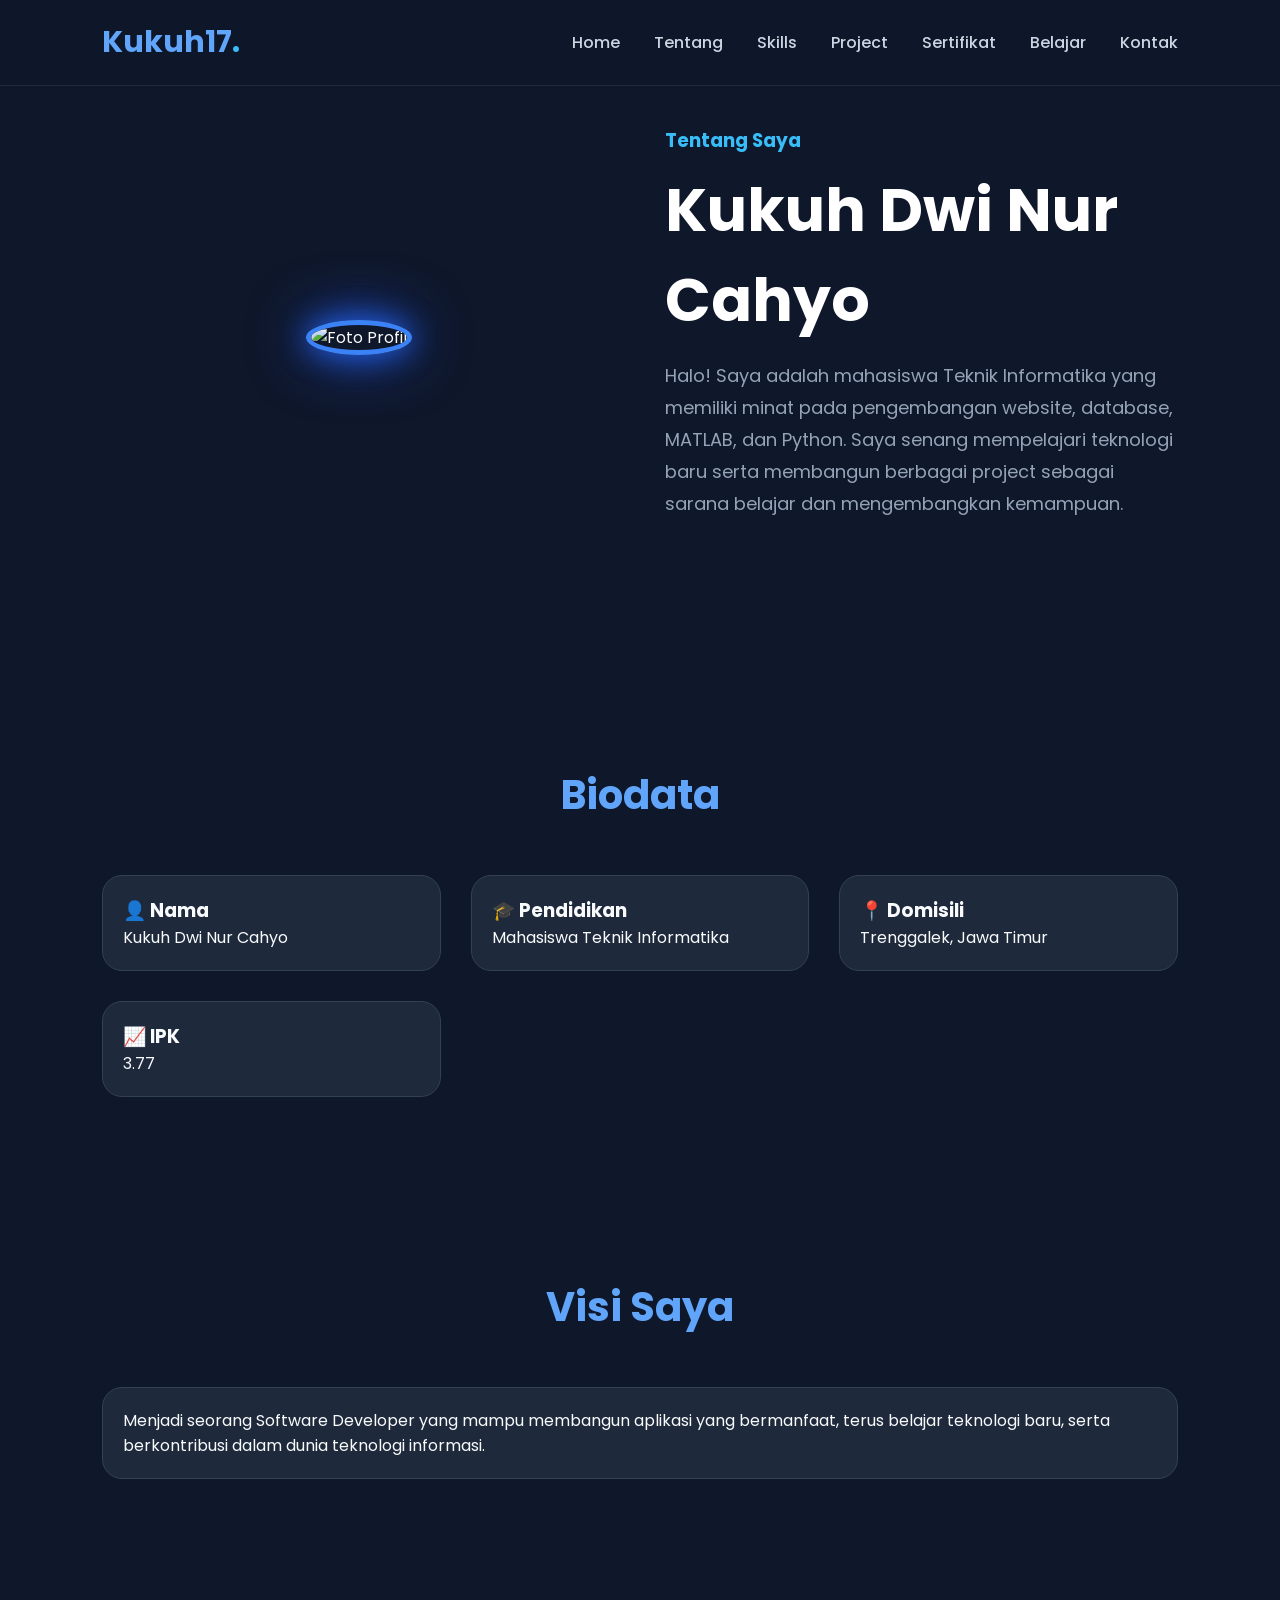
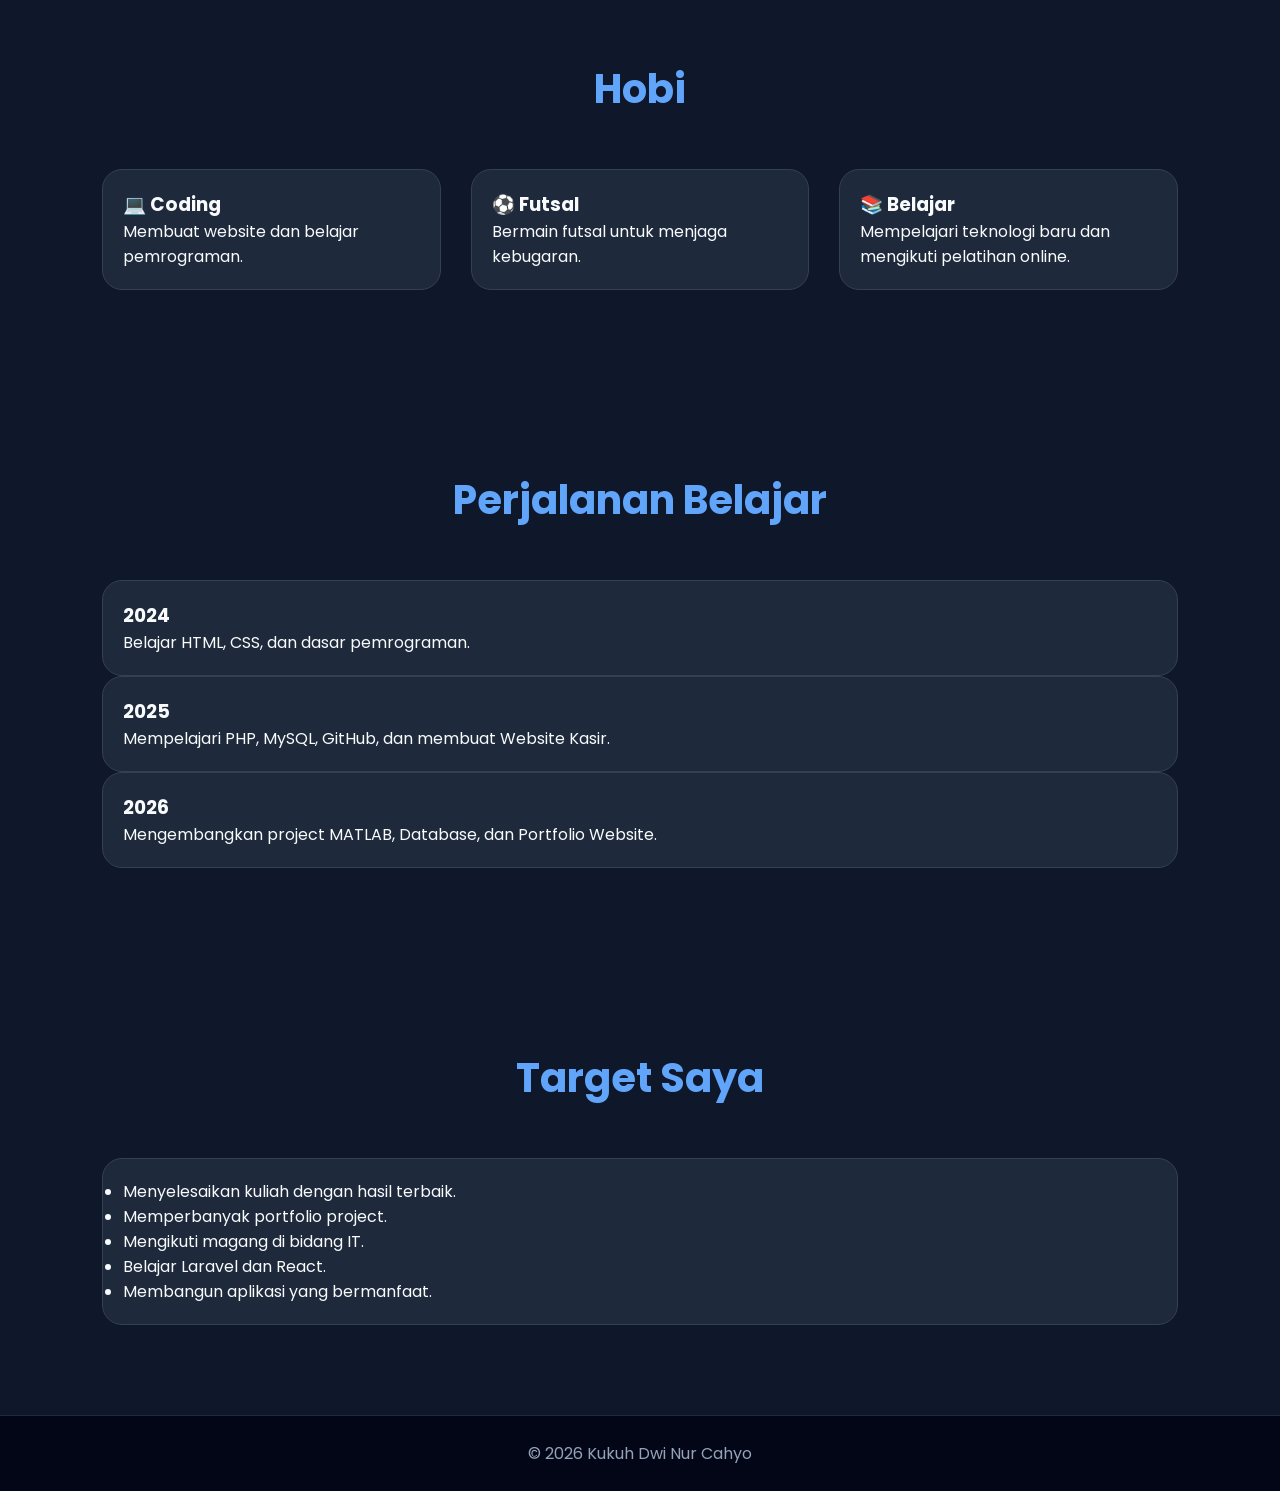
==== about.html @ 9d31df1f "First upload portfolio website" ====
<!DOCTYPE html>
<html lang="id">

<head>

<meta charset="UTF-8">
<meta name="viewport" content="width=device-width, initial-scale=1.0">

<title>Tentang Saya | Kukuh Dwi Nur Cahyo</title>

<link rel="stylesheet" href="style.css">

<link href="https://fonts.googleapis.com/css2?family=Poppins:wght@300;400;500;600;700&display=swap" rel="stylesheet">

</head>

<body>

<header>

<div class="logo">

Kukuh17<span>.</span>

</div>

<nav>

<a href="index.html">Home</a>

<a href="about.html" class="active">Tentang</a>

<a href="skills.html">Skills</a>

<a href="project.html">Project</a>

<a href="certificates.html">Sertifikat</a>

<a href="learning.html">Belajar</a>

<a href="contact.html">Kontak</a>

</nav>

</header>

<section class="hero">

<div class="hero-image">

<img src="images/profil.jpeg" alt="Foto Profil">

</div>

<div class="hero-text">

<h3>Tentang Saya</h3>

<h1>Kukuh Dwi Nur Cahyo</h1>

<p>

Halo! Saya adalah mahasiswa Teknik Informatika yang memiliki minat pada pengembangan website, database, MATLAB, dan Python.

Saya senang mempelajari teknologi baru serta membangun berbagai project sebagai sarana belajar dan mengembangkan kemampuan.

</p>

</div>

</section>

<section>

<h2>Biodata</h2>

<div class="grid">

<div class="card">

<h3>👤 Nama</h3>

<p>Kukuh Dwi Nur Cahyo</p>

</div>

<div class="card">

<h3>🎓 Pendidikan</h3>

<p>Mahasiswa Teknik Informatika</p>

</div>

<div class="card">

<h3>📍 Domisili</h3>

<p>Trenggalek, Jawa Timur</p>

</div>

<div class="card">

<h3>📈 IPK</h3>

<p>3.77</p>

</div>

</div>

</section>

<section>

<h2>Visi Saya</h2>

<div class="card">

<p>

Menjadi seorang Software Developer yang mampu membangun aplikasi yang bermanfaat, terus belajar teknologi baru, serta berkontribusi dalam dunia teknologi informasi.

</p>

</div>

</section>

<section>

<h2>Hobi</h2>

<div class="grid">

<div class="card">

<h3>💻 Coding</h3>

<p>Membuat website dan belajar pemrograman.</p>

</div>

<div class="card">

<h3>⚽ Futsal</h3>

<p>Bermain futsal untuk menjaga kebugaran.</p>

</div>

<div class="card">

<h3>📚 Belajar</h3>

<p>Mempelajari teknologi baru dan mengikuti pelatihan online.</p>

</div>

</div>

</section>

<section>

<h2>Perjalanan Belajar</h2>

<div class="card">

<h3>2024</h3>

<p>Belajar HTML, CSS, dan dasar pemrograman.</p>

</div>

<div class="card">

<h3>2025</h3>

<p>Mempelajari PHP, MySQL, GitHub, dan membuat Website Kasir.</p>

</div>

<div class="card">

<h3>2026</h3>

<p>Mengembangkan project MATLAB, Database, dan Portfolio Website.</p>

</div>

</section>

<section>

<h2>Target Saya</h2>

<div class="card">

<ul>

<li>Menyelesaikan kuliah dengan hasil terbaik.</li>

<li>Memperbanyak portfolio project.</li>

<li>Mengikuti magang di bidang IT.</li>

<li>Belajar Laravel dan React.</li>

<li>Membangun aplikasi yang bermanfaat.</li>

</ul>

</div>

</section>

<footer>

<p>

© 2026 Kukuh Dwi Nur Cahyo

</p>

</footer>

<script src="script.js"></script>

</body>

</html>
---- style.css ----
/* ===========================
   PORTFOLIO KUKUH
=========================== */

*{
    margin:0;
    padding:0;
    box-sizing:border-box;
    font-family:'Poppins',sans-serif;
}

html{
    scroll-behavior:smooth;
}

body{
    background:#0f172a;
    color:#f8fafc;
}

/* HEADER */

header{
    position:fixed;
    width:100%;
    top:0;
    left:0;
    display:flex;
    justify-content:space-between;
    align-items:center;
    padding:20px 8%;
    background:rgba(15,23,42,.95);
    backdrop-filter:blur(10px);
    border-bottom:1px solid #1e293b;
    z-index:999;
}

.logo{
    color:#60a5fa;
    font-size:30px;
    font-weight:bold;
}

.logo span{
    color:#38bdf8;
}

nav a{

    color:#cbd5e1;

    text-decoration:none;

    margin-left:30px;

    transition:.3s;

    font-weight:500;

}

nav a:hover{

    color:#60a5fa;

}

/* HERO */

.hero{

    min-height:75vh;

    padding:120px 8% 60px;

    display:flex;

    justify-content:space-between;

    align-items:center;

    padding:120px 8%;

    gap:50px;

}

.hero-text{

    flex:1;

}

.hero-text h3{

    color:#38bdf8;

    margin-bottom:10px;

}

.hero-text h1{

    font-size:60px;

    color:white;

    margin-bottom:15px;

}

.hero-text h2{

    color:#60a5fa;

    margin-bottom:20px;

    min-height:40px;

}

.hero-text p{

    color:#94a3b8;

    line-height:32px;

    font-size:18px;

    margin-bottom:30px;

}

/* FOTO */

.hero-image{

    flex:1;

    text-align:center;

}

.hero-image img{

    width:320px;
    height:320px;

    object-fit:cover;

    object-position:center 65%;

    border-radius:50%;

    border:5px solid #3b82f6;

    box-shadow:
        0 0 30px #2563eb,
        0 0 60px #1d4ed8;

}

/* BUTTON */

.btn{

    display:inline-block;

    padding:15px 35px;

    background:#2563eb;

    color:white;

    text-decoration:none;

    border-radius:50px;

    transition:.4s;

}

.btn:hover{

    background:#3b82f6;

    transform:translateY(-5px);

    box-shadow:0 0 20px #3b82f6;

}

/* CARD */

.card{

    background:#1e293b;

    border-radius:20px;

    padding:20px;

    border:1px solid #334155;

    transition:.4s;

}

.card:hover{

    transform:translateY(-10px);

    box-shadow:0 0 25px rgba(59,130,246,.4);

}

/* SECTION */

section{

    padding:90px 8%;

}

section h2{

    color:#60a5fa;

    text-align:center;

    font-size:40px;

    margin-bottom:50px;

}

/* GRID */

.grid{

    display:grid;

    grid-template-columns:repeat(auto-fit,minmax(300px,1fr));

    gap:30px;

}

/* FOOTER */

footer{

    background:#020617;

    color:#94a3b8;

    text-align:center;

    padding:25px;

    border-top:1px solid #1e293b;

}

/* RESPONSIVE */

@media(max-width:900px){

.hero{

flex-direction:column-reverse;

text-align:center;

}

.hero-text h1{

font-size:42px;

}

.hero-image img{

width:240px;

height:240px;

}

header{

flex-direction:column;

}

nav{

margin-top:15px;

}

nav a{

margin:10px;

display:inline-block;

}
.active{
    color:#60a5fa !important;
}

.grid{
    display:grid;
    grid-template-columns:repeat(auto-fit,minmax(250px,1fr));
    gap:25px;
}

.card h3{
    color:#60a5fa;
    margin-bottom:15px;
}

.card p,
.card li{
    color:#cbd5e1;
    line-height:28px;
}

.card ul{
    padding-left:20px;
}

.card{
    padding:25px;
}
.skill{
    margin-bottom:25px;
}

.skill p{
    display:flex;
    justify-content:space-between;
    margin-bottom:8px;
    font-weight:600;
}

.bar{
    width:100%;
    height:12px;
    background:#1e293b;
    border-radius:50px;
    overflow:hidden;
}

.fill{
    height:100%;
    background:linear-gradient(90deg,#3b82f6,#06b6d4);
    border-radius:50px;
}
.card img{

width:100%;

height:220px;

object-fit:cover;

border-radius:15px;

margin-bottom:15px;

}

.card h3{

margin:15px 0;

color:#60a5fa;

}

.card p{

line-height:28px;

margin-bottom:15px;

}
/* ===========================
   CERTIFICATE
=========================== */

.card img{

    width:100%;
    height:220px;
    object-fit:cover;
    border-radius:15px;
    margin-bottom:20px;
    transition:.4s;

}

.card img:hover{

    transform:scale(1.05);

}

.card h1{

    font-size:45px;
    color:#3b82f6;
    text-align:center;
    margin-bottom:10px;

}

.card h3{

    color:#60a5fa;
    margin-bottom:15px;

}

.card p{

    color:#cbd5e1;
    line-height:28px;

}
/* CONTACT */

form{

display:flex;

flex-direction:column;

gap:20px;

}

input,
textarea{

padding:15px;

border:none;

outline:none;

background:#1e293b;

color:white;

border-radius:10px;

font-size:16px;

}

textarea{

resize:none;

}

button{

border:none;

cursor:pointer;

}

button:hover{

transform:translateY(-3px);

}

}
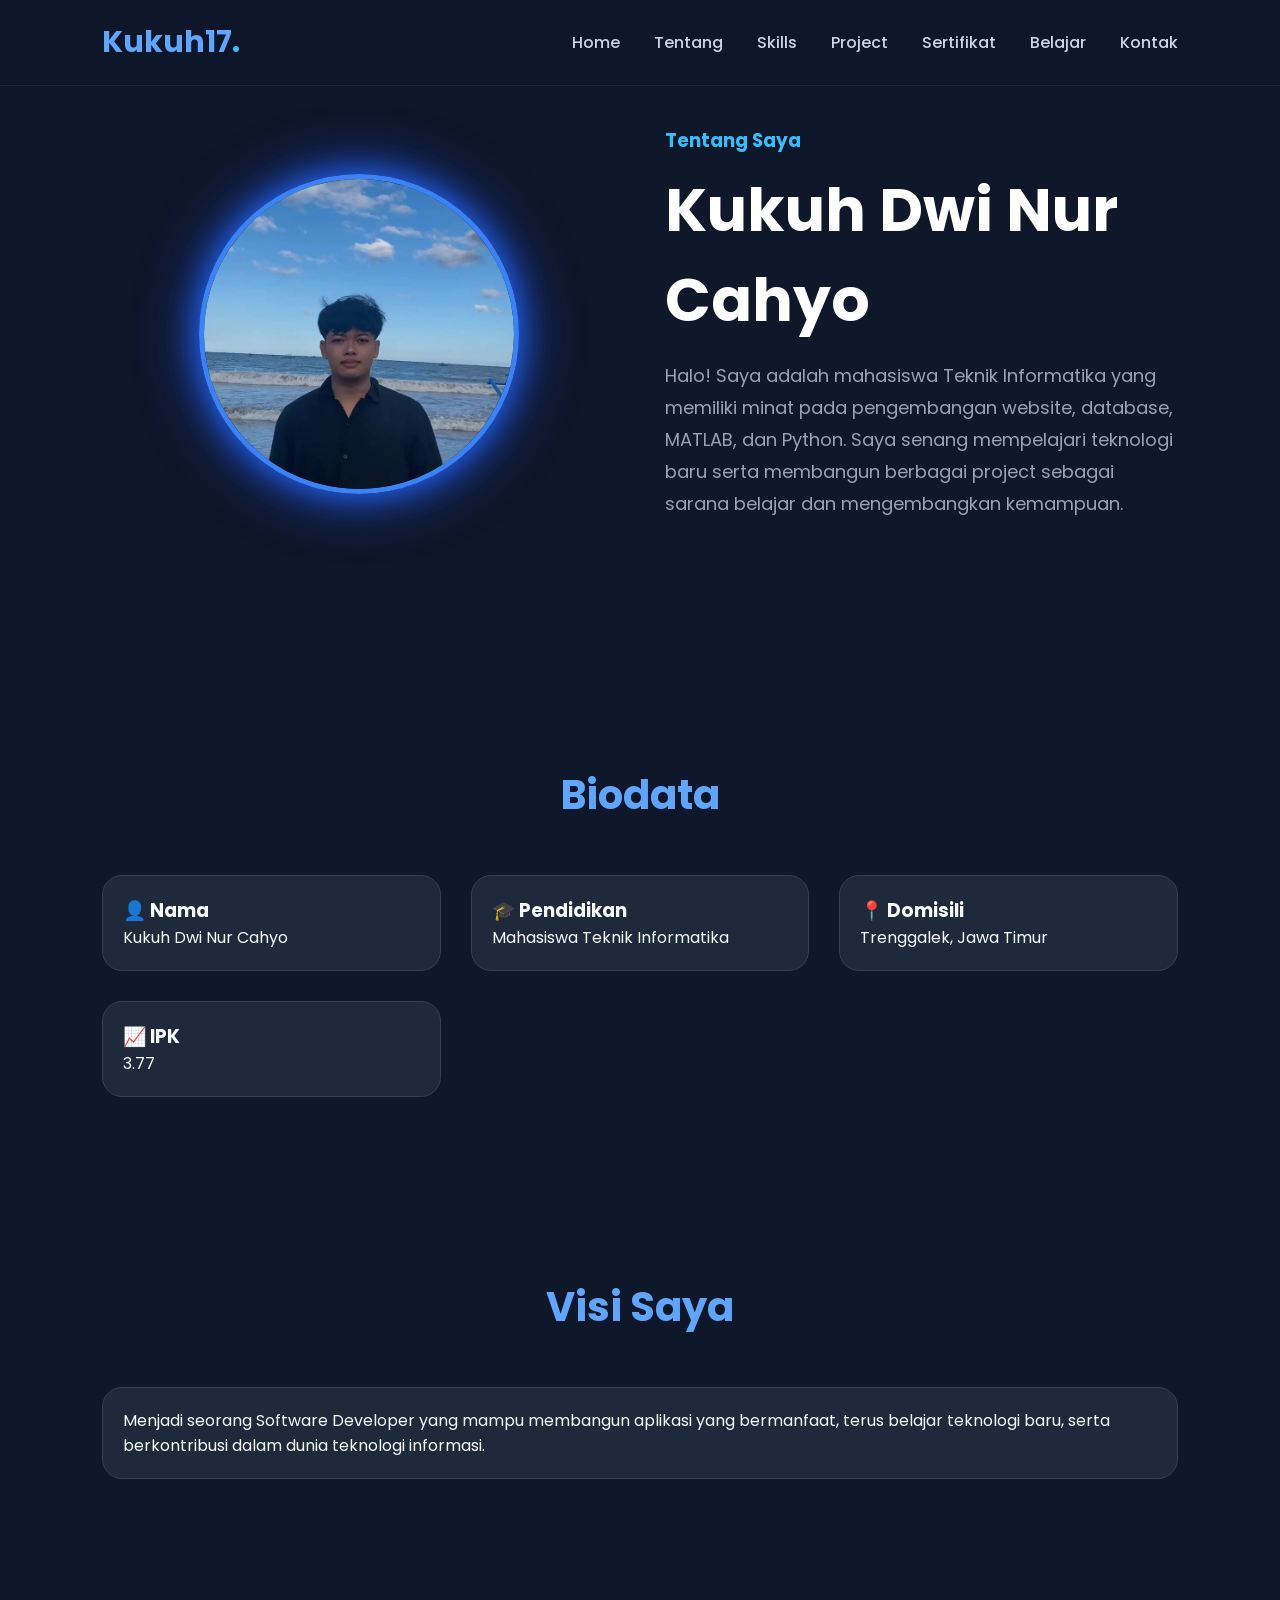
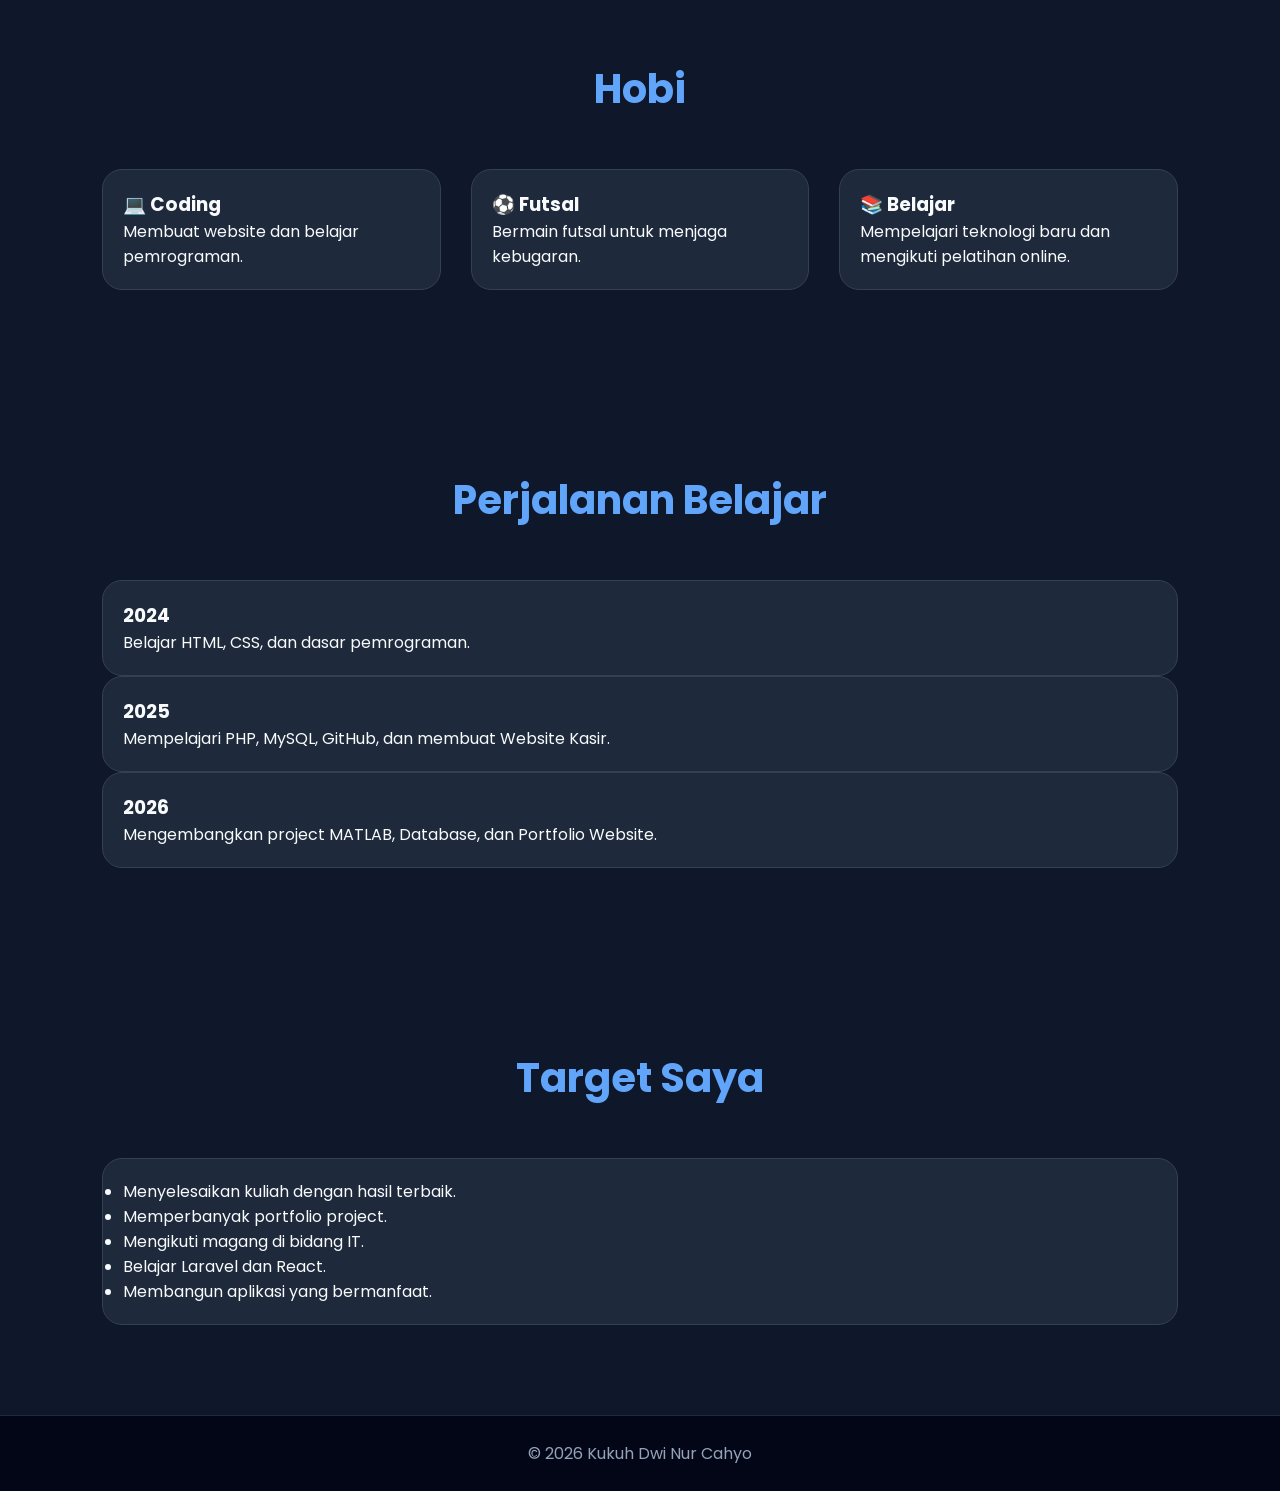
==== commit efb1d3f3: "Update about.html" ====
--- a/about.html
+++ b/about.html
@@ -48,7 +48,7 @@
 
 <div class="hero-image">
 
-<img src="images/profil.jpeg" alt="Foto Profil">
+<img src="profil.jpeg" alt="Foto Profil">
 
 </div>
 
@@ -230,4 +230,4 @@
 
 </body>
 
-</html>+</html>
